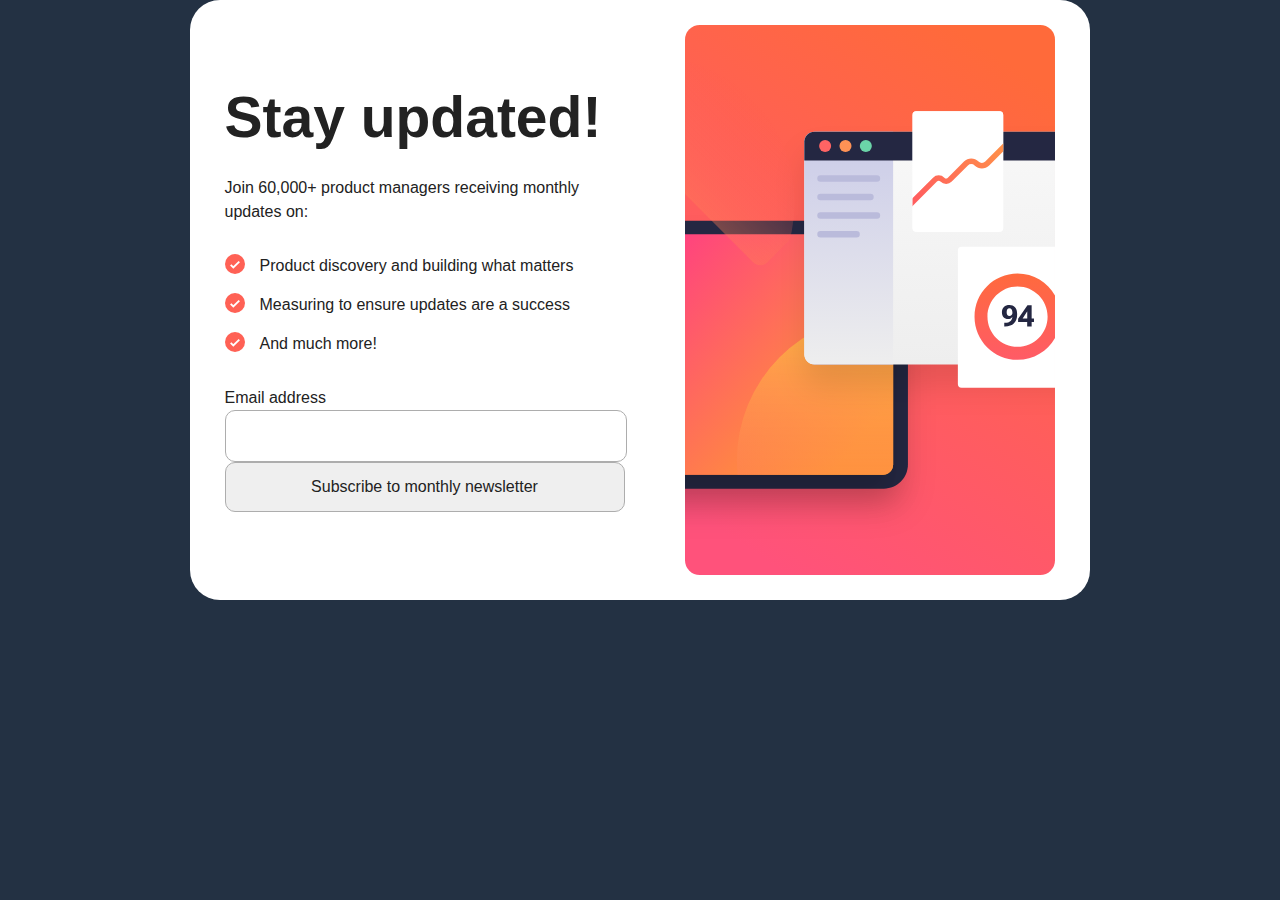
==== index.html @ 43ada641 "add new files and write first section" ====
<!DOCTYPE html>
<html lang="en">
<head>
    <meta charset="UTF-8">
    <meta name="viewport" content="width=device-width, initial-scale=1.0">
    <link rel="stylesheet" href="styles/css/rest.css">
    <link rel="stylesheet" href="styles/css/style.css">
    <title>Registration-form</title>
</head>
<body>
    <main class="registration-form">
        <div class="registration-form__icon">

            <div class="registration-form__icon-text">
                <h1>Stay updated!</h1>
                <p>Join 60,000+ product managers receiving monthly updates on:</p>

                <ul>
                    <li>
                        <svg class="icon">
                            <use xlink:href="assets/icons/sprite.svg#icon-list"></use>
                        </svg>
                        <p>Product discovery and building what matters</p>
                    </li>

                    <li>
                        <svg class="icon">
                            <use xlink:href="assets/icons/sprite.svg#icon-list"></use>
                        </svg>
                        <p>Measuring to ensure updates are a success</p>
                    </li>

                    <li>
                        <svg class="icon">
                            <use xlink:href="assets/icons/sprite.svg#icon-list"></use>
                        </svg>
                        <p>And much more!</p>
                    </li>
                </ul>


                <form action='/action_page.html' method="post">
                    <p>Email address</p>
                    <input class="email" type="email" name="email">
                    <input type="submit" value="Subscribe to monthly newsletter">
                </form>
            </div>

            <div>
                <img src="assets/images/illustration-sign-up-desktop.svg" alt="picture">
            </div>
        </div>
    </main>
    
</body>
</html>
---- styles/css/rest.css ----
/* http://meyerweb.com/eric/tools/css/reset/
   v2.0-modified | 20110126
   License: none (public domain)
*/

html, body, div, span, applet, object, iframe,
h1, h2, h3, h4, h5, h6, p, blockquote, pre,
a, abbr, acronym, address, big, cite, code,
del, dfn, em, img, ins, kbd, q, s, samp,
small, strike, strong, sub, sup, tt, var,
b, u, i, center,
dl, dt, dd, ol, ul, li,
fieldset, form, label, legend,
table, caption, tbody, tfoot, thead, tr, th, td,
article, aside, canvas, details, embed,
figure, figcaption, footer, header, hgroup,
menu, nav, output, ruby, section, summary,
time, mark, audio, video {
  margin: 0;
	padding: 0;
	border: 0;
	font-size: 100%;
	font: inherit;
	vertical-align: baseline;
}

/* make sure to set some focus styles for accessibility */
:focus {
    outline: 0;
}

/* HTML5 display-role reset for older browsers */
article, aside, details, figcaption, figure,
footer, header, hgroup, menu, nav, section {
	display: block;
}

body {
	line-height: 1;
}

ol, ul {
	list-style: none;
}

blockquote, q {
	quotes: none;
}

blockquote:before, blockquote:after,
q:before, q:after {
	content: '';
	content: none;
}

table {
	border-collapse: collapse;
	border-spacing: 0;
}

input[type=search]::-webkit-search-cancel-button,
input[type=search]::-webkit-search-decoration,
input[type=search]::-webkit-search-results-button,
input[type=search]::-webkit-search-results-decoration {
    -webkit-appearance: none;
    -moz-appearance: none;
}

input[type=search] {
    -webkit-appearance: none;
    -moz-appearance: none;
    -webkit-box-sizing: content-box;
    -moz-box-sizing: content-box;
    box-sizing: content-box;
}

textarea {
    overflow: auto;
    vertical-align: top;
    resize: vertical;
}

/**
 * Correct `inline-block` display not defined in IE 6/7/8/9 and Firefox 3.
 */

audio,
canvas,
video {
    display: inline-block;
    *display: inline;
    *zoom: 1;
    max-width: 100%;
}

/**
 * Prevent modern browsers from displaying `audio` without controls.
 * Remove excess height in iOS 5 devices.
 */

audio:not([controls]) {
    display: none;
    height: 0;
}

/**
 * Address styling not present in IE 7/8/9, Firefox 3, and Safari 4.
 * Known issue: no IE 6 support.
 */

[hidden] {
    display: none;
}

/**
 * 1. Correct text resizing oddly in IE 6/7 when body `font-size` is set using
 *    `em` units.
 * 2. Prevent iOS text size adjust after orientation change, without disabling
 *    user zoom.
 */

html {
    font-size: 100%; /* 1 */
    -webkit-text-size-adjust: 100%; /* 2 */
    -ms-text-size-adjust: 100%; /* 2 */
}

/**
 * Address `outline` inconsistency between Chrome and other browsers.
 */

a:focus {
    outline: thin dotted;
}

/**
 * Improve readability when focused and also mouse hovered in all browsers.
 */

a:active,
a:hover {
    outline: 0;
}

/**
 * 1. Remove border when inside `a` element in IE 6/7/8/9 and Firefox 3.
 * 2. Improve image quality when scaled in IE 7.
 */

img {
    border: 0; /* 1 */
    -ms-interpolation-mode: bicubic; /* 2 */
}

/**
 * Address margin not present in IE 6/7/8/9, Safari 5, and Opera 11.
 */

figure {
    margin: 0;
}

/**
 * Correct margin displayed oddly in IE 6/7.
 */

form {
    margin: 0;
}

/**
 * Define consistent border, margin, and padding.
 */

fieldset {
    border: 1px solid #c0c0c0;
    margin: 0 2px;
    padding: 0.35em 0.625em 0.75em;
}

/**
 * 1. Correct color not being inherited in IE 6/7/8/9.
 * 2. Correct text not wrapping in Firefox 3.
 * 3. Correct alignment displayed oddly in IE 6/7.
 */

legend {
    border: 0; /* 1 */
    padding: 0;
    white-space: normal; /* 2 */
    *margin-left: -7px; /* 3 */
}

/**
 * 1. Correct font size not being inherited in all browsers.
 * 2. Address margins set differently in IE 6/7, Firefox 3+, Safari 5,
 *    and Chrome.
 * 3. Improve appearance and consistency in all browsers.
 */

button,
input,
select,
textarea {
    font-size: 100%; /* 1 */
    margin: 0; /* 2 */
    vertical-align: baseline; /* 3 */
    *vertical-align: middle; /* 3 */
}

/**
 * Address Firefox 3+ setting `line-height` on `input` using `!important` in
 * the UA stylesheet.
 */

button,
input {
    line-height: normal;
}

/**
 * Address inconsistent `text-transform` inheritance for `button` and `select`.
 * All other form control elements do not inherit `text-transform` values.
 * Correct `button` style inheritance in Chrome, Safari 5+, and IE 6+.
 * Correct `select` style inheritance in Firefox 4+ and Opera.
 */

button,
select {
    text-transform: none;
}

/**
 * 1. Avoid the WebKit bug in Android 4.0.* where (2) destroys native `audio`
 *    and `video` controls.
 * 2. Correct inability to style clickable `input` types in iOS.
 * 3. Improve usability and consistency of cursor style between image-type
 *    `input` and others.
 * 4. Remove inner spacing in IE 7 without affecting normal text inputs.
 *    Known issue: inner spacing remains in IE 6.
 */

button,
html input[type="button"], /* 1 */
input[type="reset"],
input[type="submit"] {
    -webkit-appearance: button; /* 2 */
    cursor: pointer; /* 3 */
    *overflow: visible;  /* 4 */
}

/**
 * Re-set default cursor for disabled elements.
 */

button[disabled],
html input[disabled] {
    cursor: default;
}

/**
 * 1. Address box sizing set to content-box in IE 8/9.
 * 2. Remove excess padding in IE 8/9.
 * 3. Remove excess padding in IE 7.
 *    Known issue: excess padding remains in IE 6.
 */

input[type="checkbox"],
input[type="radio"] {
    box-sizing: border-box; /* 1 */
    padding: 0; /* 2 */
    *height: 13px; /* 3 */
    *width: 13px; /* 3 */
}

/**
 * 1. Address `appearance` set to `searchfield` in Safari 5 and Chrome.
 * 2. Address `box-sizing` set to `border-box` in Safari 5 and Chrome
 *    (include `-moz` to future-proof).
 */

input[type="search"] {
    -webkit-appearance: textfield; /* 1 */
    -moz-box-sizing: content-box;
    -webkit-box-sizing: content-box; /* 2 */
    box-sizing: content-box;
}

/**
 * Remove inner padding and search cancel button in Safari 5 and Chrome
 * on OS X.
 */

input[type="search"]::-webkit-search-cancel-button,
input[type="search"]::-webkit-search-decoration {
    -webkit-appearance: none;
}

/**
 * Remove inner padding and border in Firefox 3+.
 */

button::-moz-focus-inner,
input::-moz-focus-inner {
    border: 0;
    padding: 0;
}

/**
 * 1. Remove default vertical scrollbar in IE 6/7/8/9.
 * 2. Improve readability and alignment in all browsers.
 */

textarea {
    overflow: auto; /* 1 */
    vertical-align: top; /* 2 */
}

/**
 * Remove most spacing between table cells.
 */

table {
    border-collapse: collapse;
    border-spacing: 0;
}

html,
button,
input,
select,
textarea {
    color: #222;
}


::-moz-selection {
    background: #b3d4fc;
    text-shadow: none;
}

::selection {
    background: #b3d4fc;
    text-shadow: none;
}

img {
    vertical-align: middle;
}

fieldset {
    border: 0;
    margin: 0;
    padding: 0;
}

textarea {
    resize: vertical;
}

.chromeframe {
    margin: 0.2em 0;
    background: #ccc;
    color: #000;
    padding: 0.2em 0;
}
---- styles/css/style.css ----
body {
  background-color: #233143;
}

.registration-form {
  display: flex;
  justify-content: center;
}

.registration-form__icon {
  width: 900px;
  height: 600px;
  background-color: white;
  border-radius: 30px;
  display: flex;
  align-items: center;
  justify-content: center;
  gap: 60px;
}

.registration-form__icon-text {
  display: flex;
  flex-direction: column;
  gap: 30px;
  width: 400px;
}

img {
  height: 550px;
}

h1 {
  font-size: 57px;
  font-family: sans-serif;
  font-weight: 600;
}

.icon {
  width: 20px;
  height: 20px;
}

p {
  font-family: sans-serif;
  line-height: 24px;
}

ul {
  display: flex;
  flex-direction: column;
  gap: 15px;
}

li {
  display: flex;
  gap: 15px;
}

input {
  width: 400px;
  height: 50px;
  border: 1px solid rgb(173, 173, 173);
  border-radius: 10px;
  padding: 0;
}/*# sourceMappingURL=style.css.map */
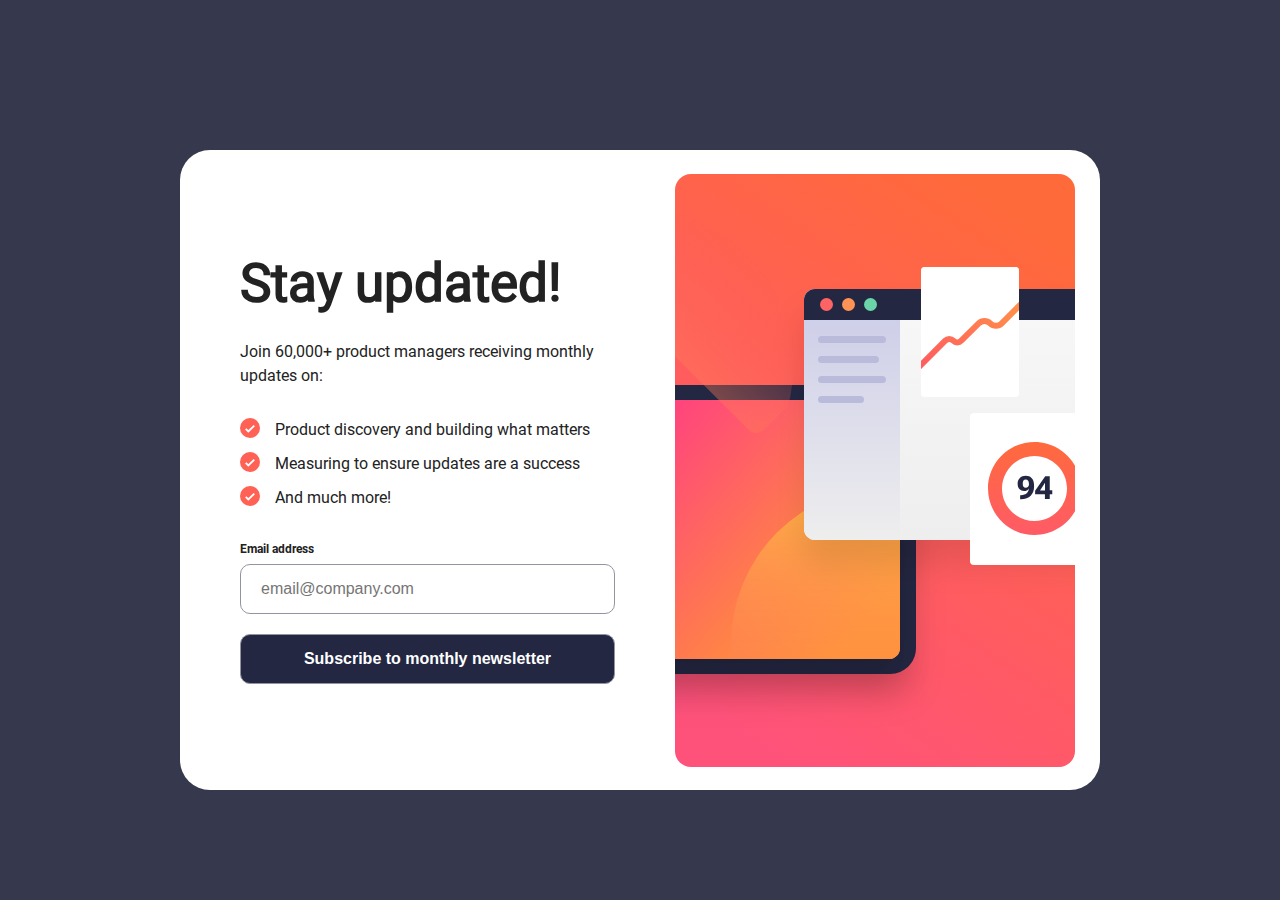
==== commit 7dfd1862: "add styles and adaptive" ====
--- a/index.html
+++ b/index.html
@@ -8,47 +8,52 @@
     <title>Registration-form</title>
 </head>
 <body>
-    <main class="registration-form">
-        <div class="registration-form__icon">
+    <main>
+        <div class="registration-form">
+    
+                <div class="registration-form__content">
+                    <h1>Stay updated!</h1>
+                    <p>Join 60,000+ product managers receiving monthly updates on:</p>
+    
+                    <ul>
+                        <li>
+                            <svg class="icon">
+                                <use xlink:href="assets/icons/sprite.svg#icon-list"></use>
+                            </svg>
+                            <p>Product discovery and building what matters</p>
+                        </li>
+    
+                        <li>
+                            <svg class="icon">
+                                <use xlink:href="assets/icons/sprite.svg#icon-list"></use>
+                            </svg>
+                            <p>Measuring to ensure updates are a success</p>
+                        </li>
+    
+                        <li>
+                            <svg class="icon">
+                                <use xlink:href="assets/icons/sprite.svg#icon-list"></use>
+                            </svg>
+                            <p>And much more!</p>
+                        </li>
+                    </ul>
+    
+                    <form action='/action_page.html' method="post">
+                        <label for="mail">
+                            Email address
+                            <span class="valid">Valid email required</span>
+                            <input class="email" type="email" name="email" placeholder="email@company.com">
+                        </label>
+    
+                        <input class="submit" type="submit" value="Subscribe to monthly newsletter">
+                    </form>
+                </div>
+    
+                <picture class="images">
+                    <source srcset="assets/images/illustration-sign-up-mobile.svg" media="(max-width: 480px)">
+                    <img src="assets/images/illustration-sign-up-desktop.svg" alt="picture">
+                </picture>
 
-            <div class="registration-form__icon-text">
-                <h1>Stay updated!</h1>
-                <p>Join 60,000+ product managers receiving monthly updates on:</p>
-
-                <ul>
-                    <li>
-                        <svg class="icon">
-                            <use xlink:href="assets/icons/sprite.svg#icon-list"></use>
-                        </svg>
-                        <p>Product discovery and building what matters</p>
-                    </li>
-
-                    <li>
-                        <svg class="icon">
-                            <use xlink:href="assets/icons/sprite.svg#icon-list"></use>
-                        </svg>
-                        <p>Measuring to ensure updates are a success</p>
-                    </li>
-
-                    <li>
-                        <svg class="icon">
-                            <use xlink:href="assets/icons/sprite.svg#icon-list"></use>
-                        </svg>
-                        <p>And much more!</p>
-                    </li>
-                </ul>
-
-
-                <form action='/action_page.html' method="post">
-                    <p>Email address</p>
-                    <input class="email" type="email" name="email">
-                    <input type="submit" value="Subscribe to monthly newsletter">
-                </form>
-            </div>
-
-            <div>
-                <img src="assets/images/illustration-sign-up-desktop.svg" alt="picture">
-            </div>
         </div>
     </main>
     
--- a/styles/css/style.css
+++ b/styles/css/style.css
@@ -1,38 +1,70 @@
+@import url("../../assets/fonts/Roboto/Roboto.css");
 body {
-  background-color: #233143;
+  background-color: hsl(235, 18%, 26%);
+  font-family: "Roboto-Regular";
+  font-size: 16px;
+}
+@media screen and (max-width: 480px) {
+  body {
+    background-color: white;
+  }
+}
+
+main {
+  display: flex;
+  justify-content: center;
+  position: relative;
+  height: 100%;
 }
 
 .registration-form {
-  display: flex;
-  justify-content: center;
-}
-
-.registration-form__icon {
-  width: 900px;
-  height: 600px;
+  width: 920px;
+  height: 640px;
   background-color: white;
   border-radius: 30px;
   display: flex;
   align-items: center;
-  justify-content: center;
-  gap: 60px;
-}
-
-.registration-form__icon-text {
+  margin-top: 150px;
+}
+.registration-form__content {
   display: flex;
   flex-direction: column;
   gap: 30px;
-  width: 400px;
-}
-
-img {
-  height: 550px;
+  width: 375px;
+  padding: 90px 60px;
+}
+@media screen and (max-width: 480px) {
+  .registration-form__content {
+    width: 325px;
+    margin: auto;
+    padding: 400px 0 0;
+  }
+}
+@media screen and (max-width: 480px) {
+  .registration-form {
+    display: block;
+    height: 100%;
+    margin-top: 0;
+    position: relative;
+  }
+}
+
+@media screen and (max-width: 480px) {
+  img {
+    position: absolute;
+    top: 0;
+    width: 100%;
+  }
 }
 
 h1 {
-  font-size: 57px;
-  font-family: sans-serif;
-  font-weight: 600;
+  font-size: 53px;
+  font-weight: 700;
+}
+@media screen and (max-width: 480px) {
+  h1 {
+    font-size: 45px;
+  }
 }
 
 .icon {
@@ -41,25 +73,128 @@
 }
 
 p {
-  font-family: sans-serif;
   line-height: 24px;
 }
 
 ul {
   display: flex;
   flex-direction: column;
+  gap: 10px;
+}
+
+li {
+  display: flex;
   gap: 15px;
 }
 
-li {
-  display: flex;
-  gap: 15px;
-}
-
 input {
-  width: 400px;
+  width: 375px;
   height: 50px;
-  border: 1px solid rgb(173, 173, 173);
+  border: 1px solid hsl(231, 7%, 60%);
   border-radius: 10px;
   padding: 0;
+}
+@media screen and (max-width: 480px) {
+  input {
+    width: 325px;
+    height: 55px;
+  }
+}
+
+.email {
+  margin: 8px 0 20px;
+  padding-left: 20px;
+  width: 353px;
+  height: 48px;
+  font-size: 16px;
+}
+@media screen and (max-width: 480px) {
+  .email {
+    width: 303px;
+    height: 53px;
+  }
+}
+
+.email:focus {
+  border: 1px solid black;
+}
+
+.submit {
+  background-color: hsl(234, 29%, 20%);
+  color: white;
+  font-weight: 700;
+}
+
+.submit:hover {
+  background: linear-gradient(to right, rgb(243, 67, 90), rgb(255, 114, 58));
+  border: 1px solid transparent;
+  box-shadow: 3px 3px 20px -2px rgb(255, 114, 58);
+}
+
+label {
+  font-size: 12px;
+  font-family: "Roboto-Bold";
+}
+
+.valid {
+  color: hsl(4, 100%, 67%);
+  padding-left: 180px;
+  display: none;
+}
+
+.email:invalid {
+  border: 1px solid hsl(4, 100%, 67%);
+  background-color: hsl(4, 100%, 95%);
+  color: hsl(4, 100%, 67%);
+}
+
+.email:invalid ~ .valid {
+  display: inline-block;
+}
+
+.agree-block {
+  width: 500px;
+  height: 520px;
+  border-radius: 30px;
+  background-color: white;
+  display: flex;
+  flex-direction: column;
+  justify-content: center;
+  align-items: center;
+  gap: 20px;
+}
+@media screen and (max-width: 480px) {
+  .agree-block {
+    width: auto;
+    height: auto;
+  }
+}
+
+.agree-content {
+  width: 380px;
+  display: flex;
+  flex-direction: column;
+  gap: 40px;
+}
+@media screen and (max-width: 480px) {
+  .agree-content {
+    width: auto;
+  }
+}
+
+span {
+  font-family: "Roboto-Bold";
+}
+
+.done {
+  height: 60px;
+  width: 60px;
+}
+
+@media screen and (max-width: 480px) {
+  .submit--agree {
+    margin-top: 250px;
+    width: 325px;
+    height: 55px;
+  }
 }/*# sourceMappingURL=style.css.map */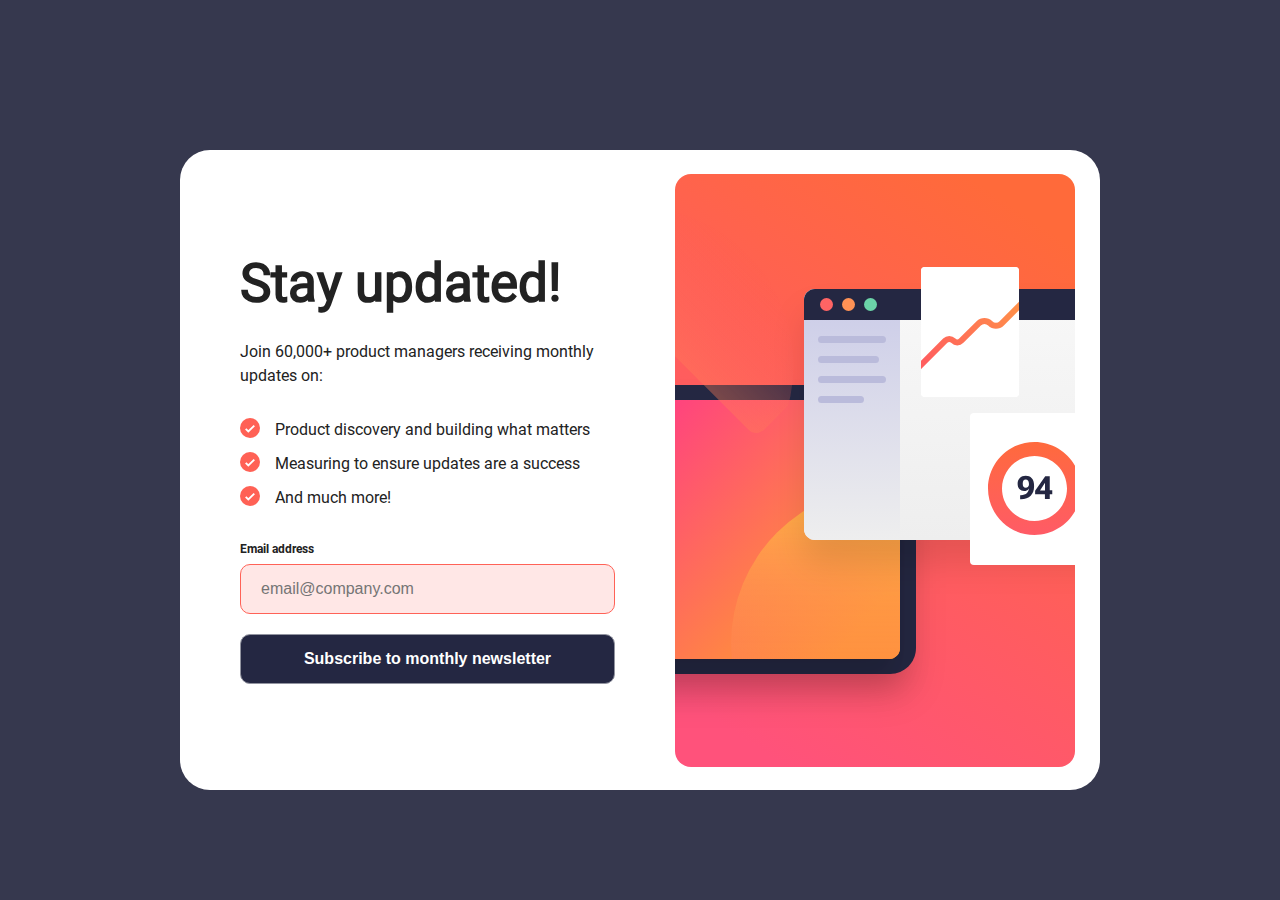
==== commit e02ecef4: "edited and validated" ====
--- a/index.html
+++ b/index.html
@@ -17,35 +17,32 @@
     
                     <ul>
                         <li>
-                            <svg class="icon">
+                            <svg class="icon-small">
                                 <use xlink:href="assets/icons/sprite.svg#icon-list"></use>
                             </svg>
                             <p>Product discovery and building what matters</p>
                         </li>
     
                         <li>
-                            <svg class="icon">
+                            <svg class="icon-small">
                                 <use xlink:href="assets/icons/sprite.svg#icon-list"></use>
                             </svg>
                             <p>Measuring to ensure updates are a success</p>
                         </li>
     
                         <li>
-                            <svg class="icon">
+                            <svg class="icon-small">
                                 <use xlink:href="assets/icons/sprite.svg#icon-list"></use>
                             </svg>
                             <p>And much more!</p>
                         </li>
                     </ul>
     
-                    <form action='/action_page.html' method="post">
-                        <label for="mail">
-                            Email address
-                            <span class="valid">Valid email required</span>
-                            <input class="email" type="email" name="email" placeholder="email@company.com">
-                        </label>
-    
-                        <input class="submit" type="submit" value="Subscribe to monthly newsletter">
+                    <form class="form">
+                        <label class="label" for="mail">Email address</label>
+                        <span class="error"></span>
+                        <input class="email" type="email" name="email" required placeholder="email@company.com" onkeyup="validateEmail()">
+                        <button class="submit" type="button">Subscribe to monthly newsletter</button>
                     </form>
                 </div>
     
@@ -56,6 +53,20 @@
 
         </div>
     </main>
-    
+    <script>
+        let label = document.querySelector('.label')
+        let error = document.querySelector('.error')
+        let email = document.querySelector('.email')
+
+        function validateEmail(){
+            if(!email.value.match(/^[A-Za-z\._\-0-9]*[@][A-Za-z]*[\.][a-z]{2,4}$/)) {
+                error.innerHTML = "Valid email required";
+                return false;
+            }
+            error.innerHTML = "";
+            return true
+        }
+
+    </script>
 </body>
 </html>--- a/styles/css/style.css
+++ b/styles/css/style.css
@@ -3,6 +3,7 @@
   background-color: hsl(235, 18%, 26%);
   font-family: "Roboto-Regular";
   font-size: 16px;
+  margin: 0 auto;
 }
 @media screen and (max-width: 480px) {
   body {
@@ -13,7 +14,6 @@
 main {
   display: flex;
   justify-content: center;
-  position: relative;
   height: 100%;
 }
 
@@ -67,7 +67,7 @@
   }
 }
 
-.icon {
+.icon-small {
   width: 20px;
   height: 20px;
 }
@@ -115,12 +115,26 @@
   }
 }
 
+.email:required {
+  background-color: white;
+}
+
 .email:focus {
   border: 1px solid black;
 }
 
+.email:invalid {
+  background-color: hsl(4, 100%, 95%);
+  color: hsl(4, 100%, 67%);
+  border: 1px solid hsl(4, 100%, 67%);
+}
+
 .submit {
+  width: 375px;
+  height: 50px;
+  border-radius: 10px;
   background-color: hsl(234, 29%, 20%);
+  border: 1px solid hsl(231, 7%, 60%);
   color: white;
   font-weight: 700;
 }
@@ -136,20 +150,10 @@
   font-family: "Roboto-Bold";
 }
 
-.valid {
+.error {
+  font-size: 12px;
   color: hsl(4, 100%, 67%);
   padding-left: 180px;
-  display: none;
-}
-
-.email:invalid {
-  border: 1px solid hsl(4, 100%, 67%);
-  background-color: hsl(4, 100%, 95%);
-  color: hsl(4, 100%, 67%);
-}
-
-.email:invalid ~ .valid {
-  display: inline-block;
 }
 
 .agree-block {
@@ -162,6 +166,7 @@
   justify-content: center;
   align-items: center;
   gap: 20px;
+  margin-top: 150px;
 }
 @media screen and (max-width: 480px) {
   .agree-block {
@@ -186,7 +191,7 @@
   font-family: "Roboto-Bold";
 }
 
-.done {
+.icon-average {
   height: 60px;
   width: 60px;
 }
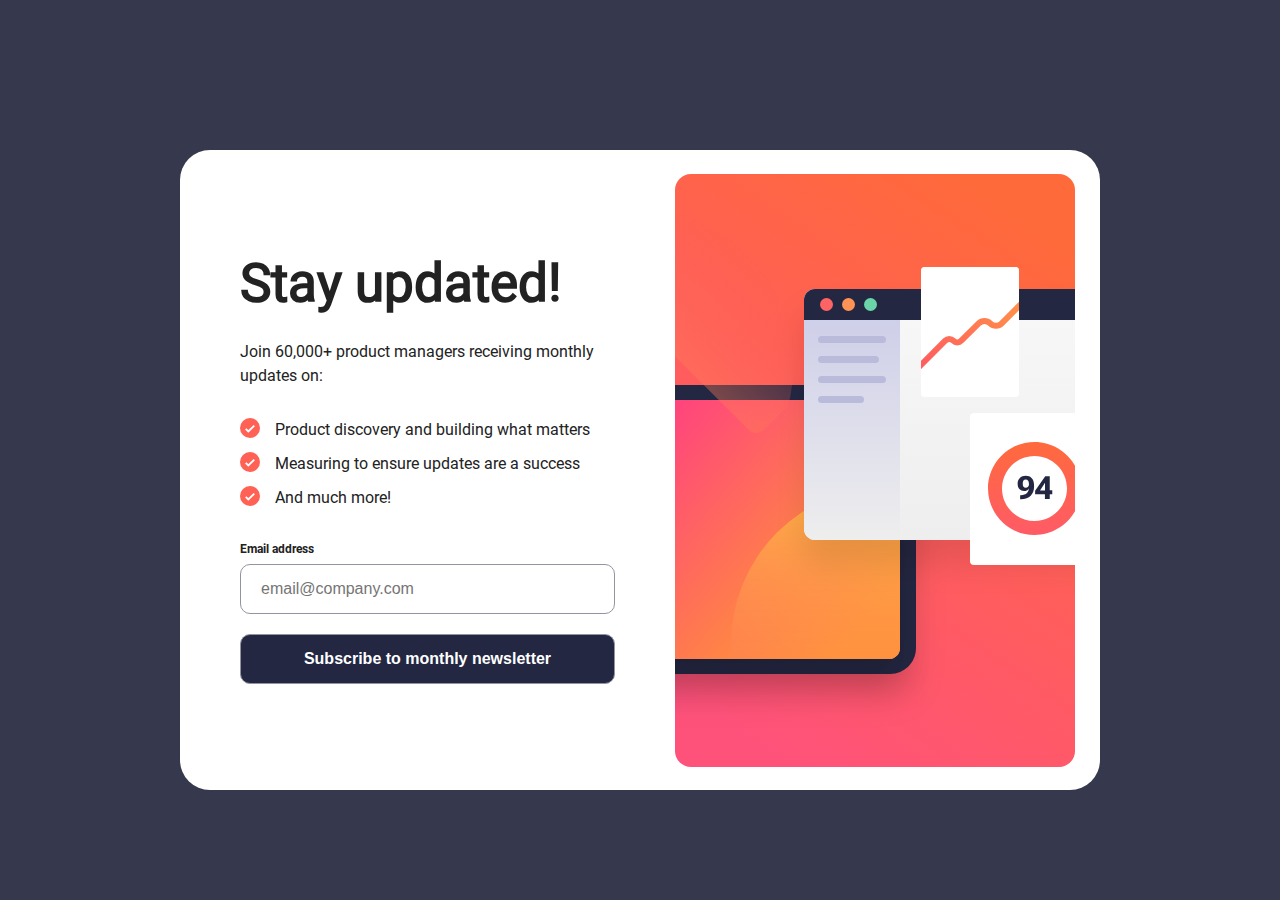
==== commit aa47c591: "send form" ====
--- a/index.html
+++ b/index.html
@@ -41,8 +41,8 @@
                     <form class="form">
                         <label class="label" for="mail">Email address</label>
                         <span class="error"></span>
-                        <input class="email" type="email" name="email" required placeholder="email@company.com" onkeyup="validateEmail()">
-                        <button class="submit" type="button">Subscribe to monthly newsletter</button>
+                        <input class="email" type="email" name="email" placeholder="email@company.com" onkeyup="validateEmail()">
+                        <button class="submit" type="button" onclick="newDoc()">Subscribe to monthly newsletter</button>
                     </form>
                 </div>
     
@@ -57,6 +57,7 @@
         let label = document.querySelector('.label')
         let error = document.querySelector('.error')
         let email = document.querySelector('.email')
+        let button = document.querySelector('submit')
 
         function validateEmail(){
             if(!email.value.match(/^[A-Za-z\._\-0-9]*[@][A-Za-z]*[\.][a-z]{2,4}$/)) {
@@ -67,6 +68,10 @@
             return true
         }
 
+        function newDoc() {
+        window.location.assign("http://127.0.0.1:5500/agree.html")
+}
+
     </script>
 </body>
 </html>--- a/styles/css/style.css
+++ b/styles/css/style.css
@@ -113,10 +113,6 @@
     width: 303px;
     height: 53px;
   }
-}
-
-.email:required {
-  background-color: white;
 }
 
 .email:focus {
